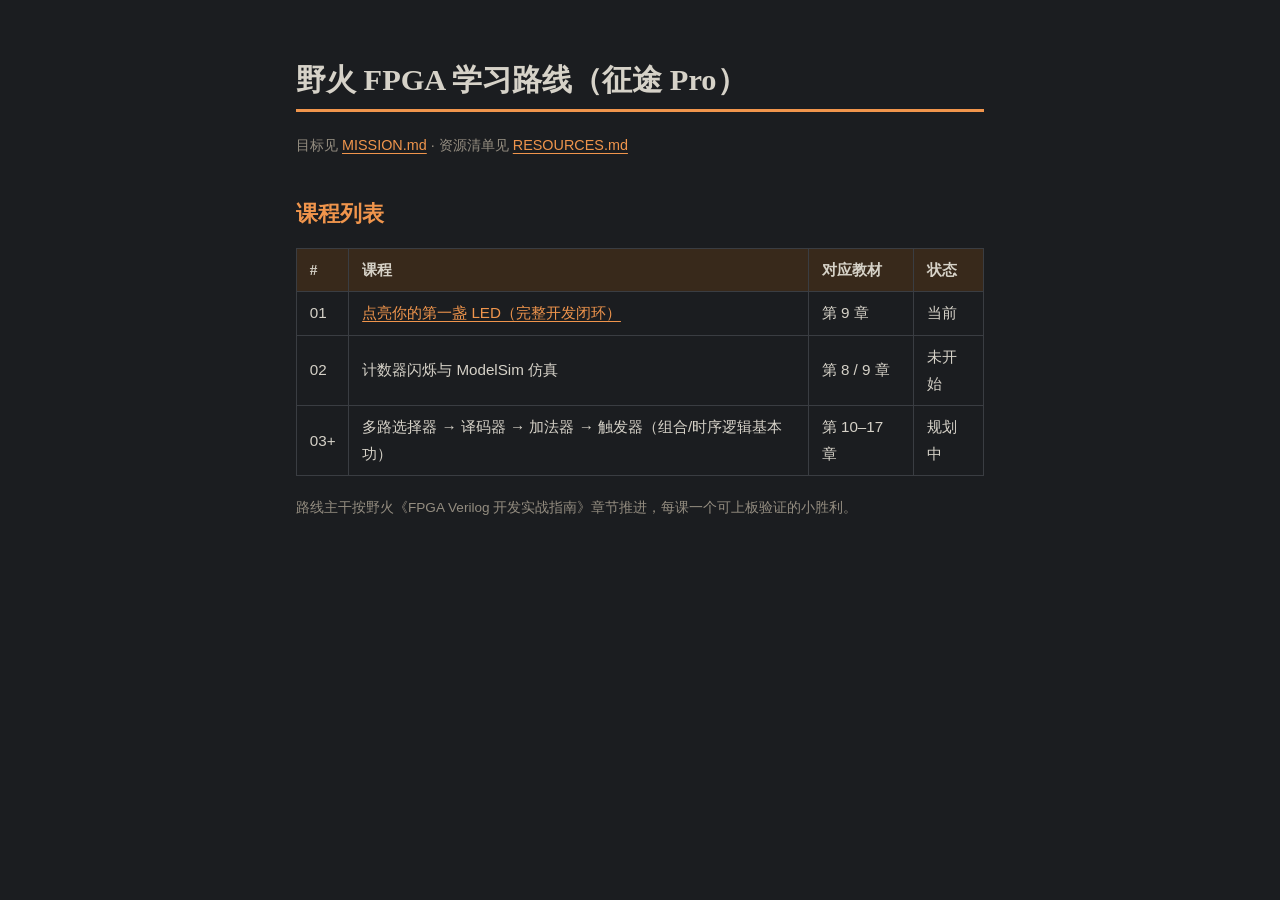
==== learn_doc/index.html @ 135097a3 "reorg: 课程工程移入 case/（01-led、01-led-old），文档目录定名 learn_doc" ====
<!DOCTYPE html>
<html lang="zh-CN">
<head>
<meta charset="UTF-8">
<title>野火 FPGA 学习路线 · 课程总览</title>
<link rel="stylesheet" href="assets/style.css">
</head>
<body>
<h1>野火 FPGA 学习路线（征途 Pro）</h1>
<p class="meta">目标见 <a href="MISSION.md">MISSION.md</a> · 资源清单见 <a href="RESOURCES.md">RESOURCES.md</a></p>

<h2>课程列表</h2>
<table>
  <tr><th>#</th><th>课程</th><th>对应教材</th><th>状态</th></tr>
  <tr><td>01</td><td><a href="lessons/0001-first-light.html">点亮你的第一盏 LED（完整开发闭环）</a></td><td>第 9 章</td><td>当前</td></tr>
  <tr><td>02</td><td>计数器闪烁与 ModelSim 仿真</td><td>第 8 / 9 章</td><td>未开始</td></tr>
  <tr><td>03+</td><td>多路选择器 → 译码器 → 加法器 → 触发器（组合/时序逻辑基本功）</td><td>第 10–17 章</td><td>规划中</td></tr>
</table>

<p class="print-note">路线主干按野火《FPGA Verilog 开发实战指南》章节推进，每课一个可上板验证的小胜利。</p>
</body>
</html>
---- learn_doc/assets/style.css ----
/* 野火 FPGA 课程共享样式 — 深色主题，所有 lessons/ 下的课程统一引用 */
:root {
  --ink: #d6d2c8;           /* 正文文字 */
  --ink-dim: #948d80;       /* 次要文字 */
  --paper: #1b1d20;         /* 页面背景 */
  --surface: #24272b;       /* 卡片/表格/按钮背景 */
  --accent: #f0954c;        /* 野火橙（暗底提亮） */
  --accent-strong: #c2571a;
  --accent-soft: #38291b;   /* 橙色弱底 */
  --code-bg: #26292e;
  --line: #3a3d42;
  --ok: #7ed09a;
  --ok-soft: #22352a;
  --warn: #ef8b78;
  --warn-soft: #3d2723;
  --serif: "Source Han Serif SC", "Noto Serif CJK SC", "Songti SC", serif;
  --sans: "Source Han Sans SC", "Noto Sans CJK SC", "PingFang SC", "Microsoft YaHei", sans-serif;
  --mono: "JetBrains Mono", "Fira Code", Consolas, "Courier New", monospace;
}

* { box-sizing: border-box; }

body {
  font-family: var(--sans);
  color: var(--ink);
  background: var(--paper);
  line-height: 1.75;
  max-width: 46rem;
  margin: 0 auto;
  padding: 2.5rem 1.5rem 6rem;
}

h1, h2, h3 { font-family: var(--serif); line-height: 1.35; }
h1 { font-size: 1.9rem; border-bottom: 3px solid var(--accent); padding-bottom: .5rem; }
h2 { font-size: 1.35rem; margin-top: 2.6rem; color: var(--accent); }
h3 { font-size: 1.1rem; margin-top: 1.8rem; }

a { color: var(--accent); text-decoration-thickness: 1px; text-underline-offset: 3px; }

code, pre {
  font-family: var(--mono);
  font-size: .92em;
  background: var(--code-bg);
  border-radius: 4px;
}
code { padding: .12em .4em; color: #e8c9a8; }
pre {
  padding: 1rem 1.2rem;
  overflow-x: auto;
  border-left: 3px solid var(--accent);
  line-height: 1.6;
}
pre code { padding: 0; background: none; }

blockquote {
  margin: 1.2rem 0;
  padding: .8rem 1.2rem;
  background: var(--accent-soft);
  border-left: 4px solid var(--accent);
  border-radius: 0 6px 6px 0;
}
blockquote p { margin: .3rem 0; }

table { border-collapse: collapse; width: 100%; margin: 1.2rem 0; font-size: .95rem; }
th, td { border: 1px solid var(--line); padding: .5rem .8rem; text-align: left; }
th { background: var(--accent-soft); font-family: var(--serif); }

.meta {
  color: var(--ink-dim);
  font-size: .9rem;
  margin-bottom: 2rem;
}
.lesson-nav {
  display: flex;
  justify-content: space-between;
  gap: 1rem;
  margin-top: 3rem;
  padding-top: 1rem;
  border-top: 1px solid var(--line);
  font-size: .9rem;
}

/* 教师提示框 */
.teacher {
  background: var(--ok-soft);
  border-left: 4px solid var(--ok);
  padding: .8rem 1.2rem;
  border-radius: 0 6px 6px 0;
  margin: 1.2rem 0;
}

/* 对照表：MCU思维 vs FPGA思维 */
.vs { display: grid; grid-template-columns: 1fr 1fr; gap: .8rem; }
.vs .cell { border: 1px solid var(--line); border-radius: 6px; padding: .8rem 1rem; font-size: .92rem; background: var(--surface); }
.vs .cell h4 { margin: 0 0 .4rem; font-size: .95rem; color: var(--accent); }
@media (max-width: 600px) { .vs { grid-template-columns: 1fr; } }

/* 小测验 */
.quiz { border: 1px solid var(--line); border-radius: 8px; padding: 1rem 1.2rem; margin: 1.4rem 0; background: var(--surface); }
.quiz .q { font-weight: 600; }
.quiz button {
  display: block; width: 100%; text-align: left;
  margin: .5rem 0; padding: .55rem .9rem;
  border: 1px solid var(--line); border-radius: 6px;
  background: var(--paper); color: var(--ink); cursor: pointer; font-family: var(--sans);
}
.quiz button:hover { border-color: var(--accent); background: var(--accent-soft); }
.quiz button.correct { border-color: var(--ok); background: var(--ok-soft); }
.quiz button.wrong { border-color: var(--warn); background: var(--warn-soft); }
.quiz .explain { display: none; font-size: .9rem; color: var(--ink); background: var(--paper); border-radius: 6px; padding: .6rem .9rem; margin-top: .6rem; }
.quiz .explain.show { display: block; }

/* 步骤清单（可勾选） */
.steps { counter-reset: step; list-style: none; padding-left: 0; }
.steps > li {
  counter-increment: step;
  position: relative;
  padding: .6rem 0 .6rem 2.6rem;
  border-bottom: 1px dashed var(--line);
}
.steps > li::before {
  content: counter(step);
  position: absolute; left: 0; top: .75rem;
  width: 1.7rem; height: 1.7rem;
  background: var(--accent-strong); color: #fff;
  border-radius: 50%;
  display: flex; align-items: center; justify-content: center;
  font-size: .85rem; font-weight: 700;
}

.print-note { font-size: .85rem; color: var(--ink-dim); }
@media print {
  body { max-width: none; padding: 0; background: #fff; color: #1c2430; }
  .quiz button { border: 1px solid #999; }
}
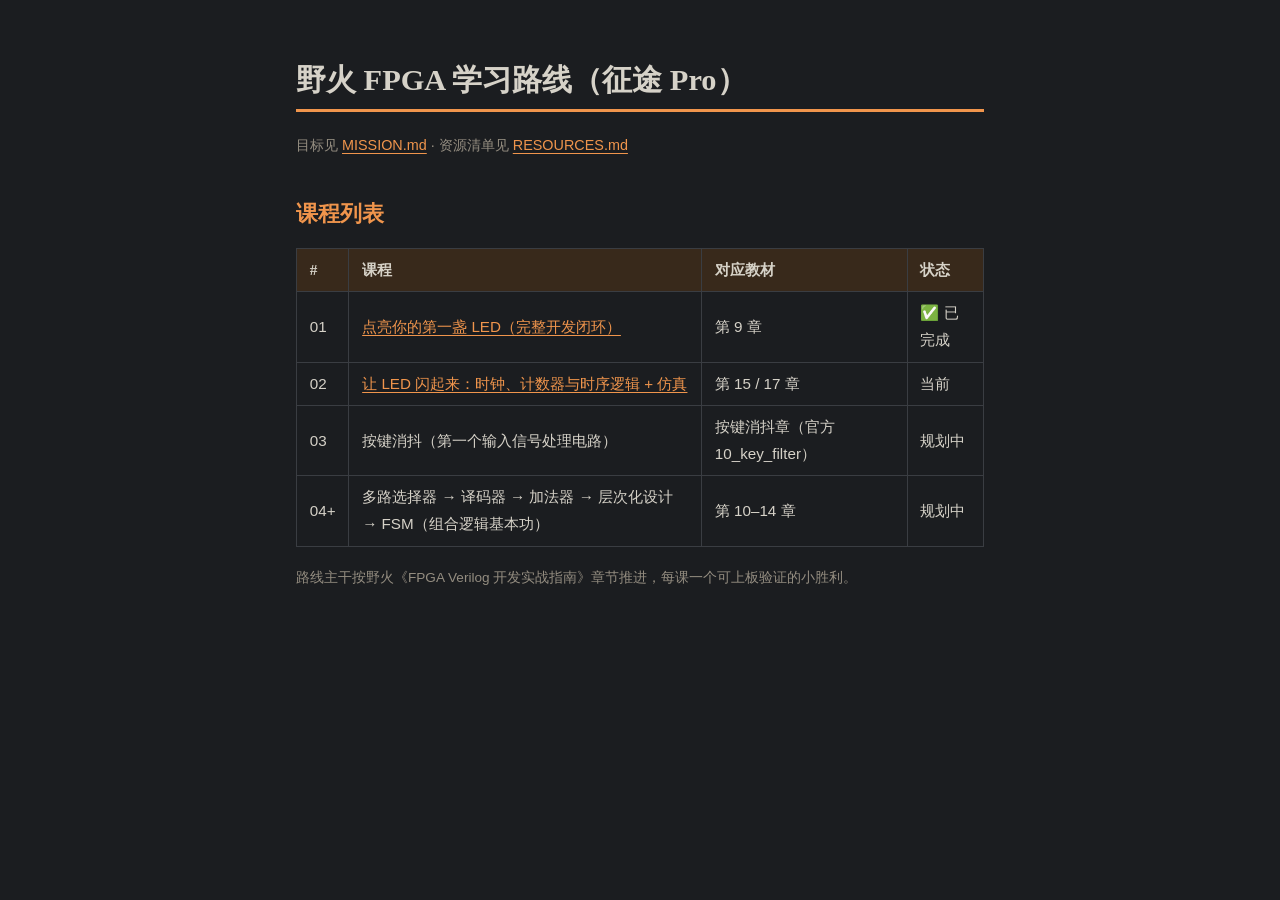
==== commit d50a8947: "learn_doc: 第1课完成记录 + 发布第2课（时钟/计数器/仿真）" ====
--- a/learn_doc/index.html
+++ b/learn_doc/index.html
@@ -12,9 +12,10 @@
 <h2>课程列表</h2>
 <table>
   <tr><th>#</th><th>课程</th><th>对应教材</th><th>状态</th></tr>
-  <tr><td>01</td><td><a href="lessons/0001-first-light.html">点亮你的第一盏 LED（完整开发闭环）</a></td><td>第 9 章</td><td>当前</td></tr>
-  <tr><td>02</td><td>计数器闪烁与 ModelSim 仿真</td><td>第 8 / 9 章</td><td>未开始</td></tr>
-  <tr><td>03+</td><td>多路选择器 → 译码器 → 加法器 → 触发器（组合/时序逻辑基本功）</td><td>第 10–17 章</td><td>规划中</td></tr>
+  <tr><td>01</td><td><a href="lessons/0001-first-light.html">点亮你的第一盏 LED（完整开发闭环）</a></td><td>第 9 章</td><td>✅ 已完成</td></tr>
+  <tr><td>02</td><td><a href="lessons/0002-blink-and-simulate.html">让 LED 闪起来：时钟、计数器与时序逻辑 + 仿真</a></td><td>第 15 / 17 章</td><td>当前</td></tr>
+  <tr><td>03</td><td>按键消抖（第一个输入信号处理电路）</td><td>按键消抖章（官方 10_key_filter）</td><td>规划中</td></tr>
+  <tr><td>04+</td><td>多路选择器 → 译码器 → 加法器 → 层次化设计 → FSM（组合逻辑基本功）</td><td>第 10–14 章</td><td>规划中</td></tr>
 </table>
 
 <p class="print-note">路线主干按野火《FPGA Verilog 开发实战指南》章节推进，每课一个可上板验证的小胜利。</p>
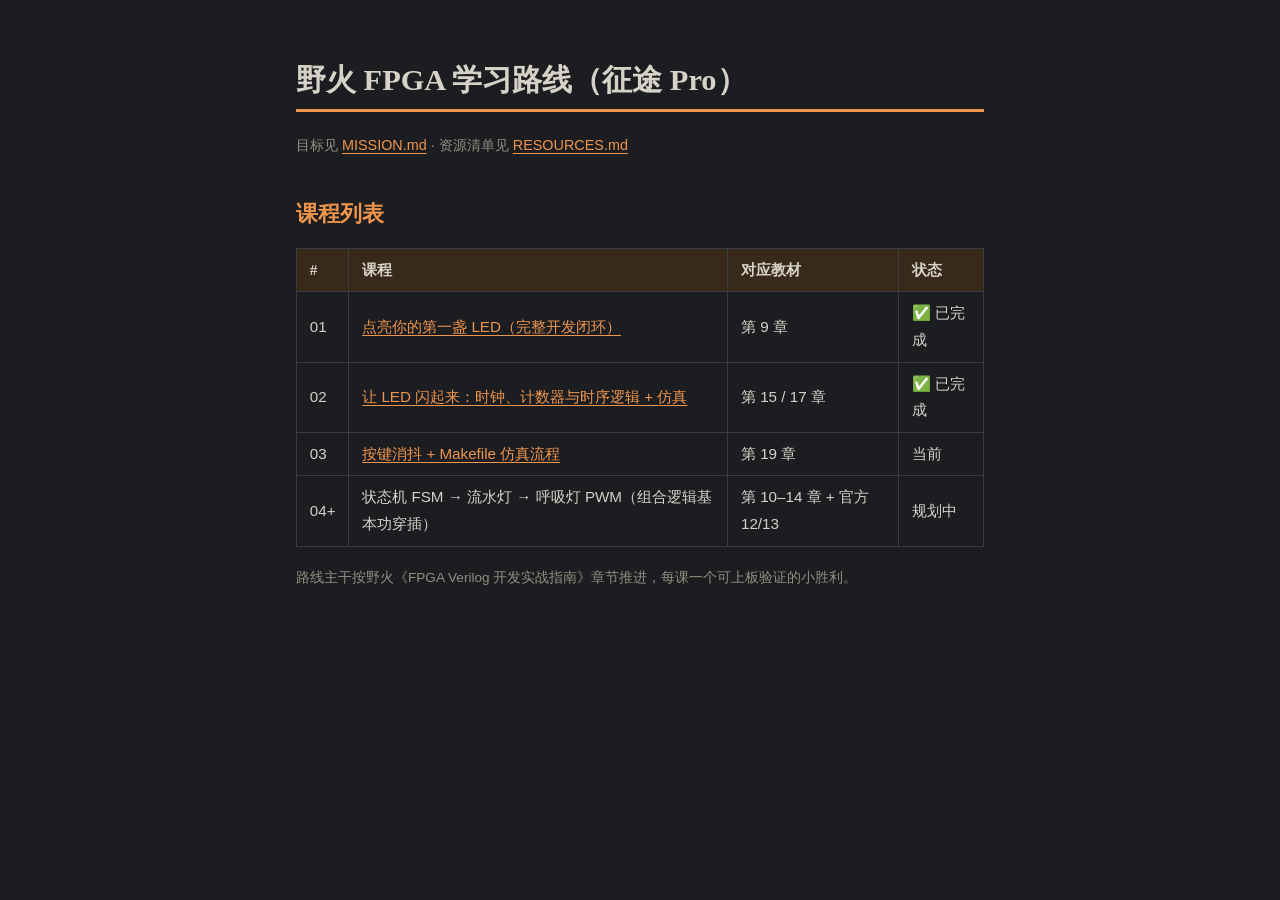
==== commit 3a033ecc: "learn_doc: 发布第3课（按键消抖 + Makefile 仿真流程），第2课标记完成" ====
--- a/learn_doc/index.html
+++ b/learn_doc/index.html
@@ -13,9 +13,9 @@
 <table>
   <tr><th>#</th><th>课程</th><th>对应教材</th><th>状态</th></tr>
   <tr><td>01</td><td><a href="lessons/0001-first-light.html">点亮你的第一盏 LED（完整开发闭环）</a></td><td>第 9 章</td><td>✅ 已完成</td></tr>
-  <tr><td>02</td><td><a href="lessons/0002-blink-and-simulate.html">让 LED 闪起来：时钟、计数器与时序逻辑 + 仿真</a></td><td>第 15 / 17 章</td><td>当前</td></tr>
-  <tr><td>03</td><td>按键消抖（第一个输入信号处理电路）</td><td>按键消抖章（官方 10_key_filter）</td><td>规划中</td></tr>
-  <tr><td>04+</td><td>多路选择器 → 译码器 → 加法器 → 层次化设计 → FSM（组合逻辑基本功）</td><td>第 10–14 章</td><td>规划中</td></tr>
+  <tr><td>02</td><td><a href="lessons/0002-blink-and-simulate.html">让 LED 闪起来：时钟、计数器与时序逻辑 + 仿真</a></td><td>第 15 / 17 章</td><td>✅ 已完成</td></tr>
+  <tr><td>03</td><td><a href="lessons/0003-key-debounce.html">按键消抖 + Makefile 仿真流程</a></td><td>第 19 章</td><td>当前</td></tr>
+  <tr><td>04+</td><td>状态机 FSM → 流水灯 → 呼吸灯 PWM（组合逻辑基本功穿插）</td><td>第 10–14 章 + 官方 12/13</td><td>规划中</td></tr>
 </table>
 
 <p class="print-note">路线主干按野火《FPGA Verilog 开发实战指南》章节推进，每课一个可上板验证的小胜利。</p>
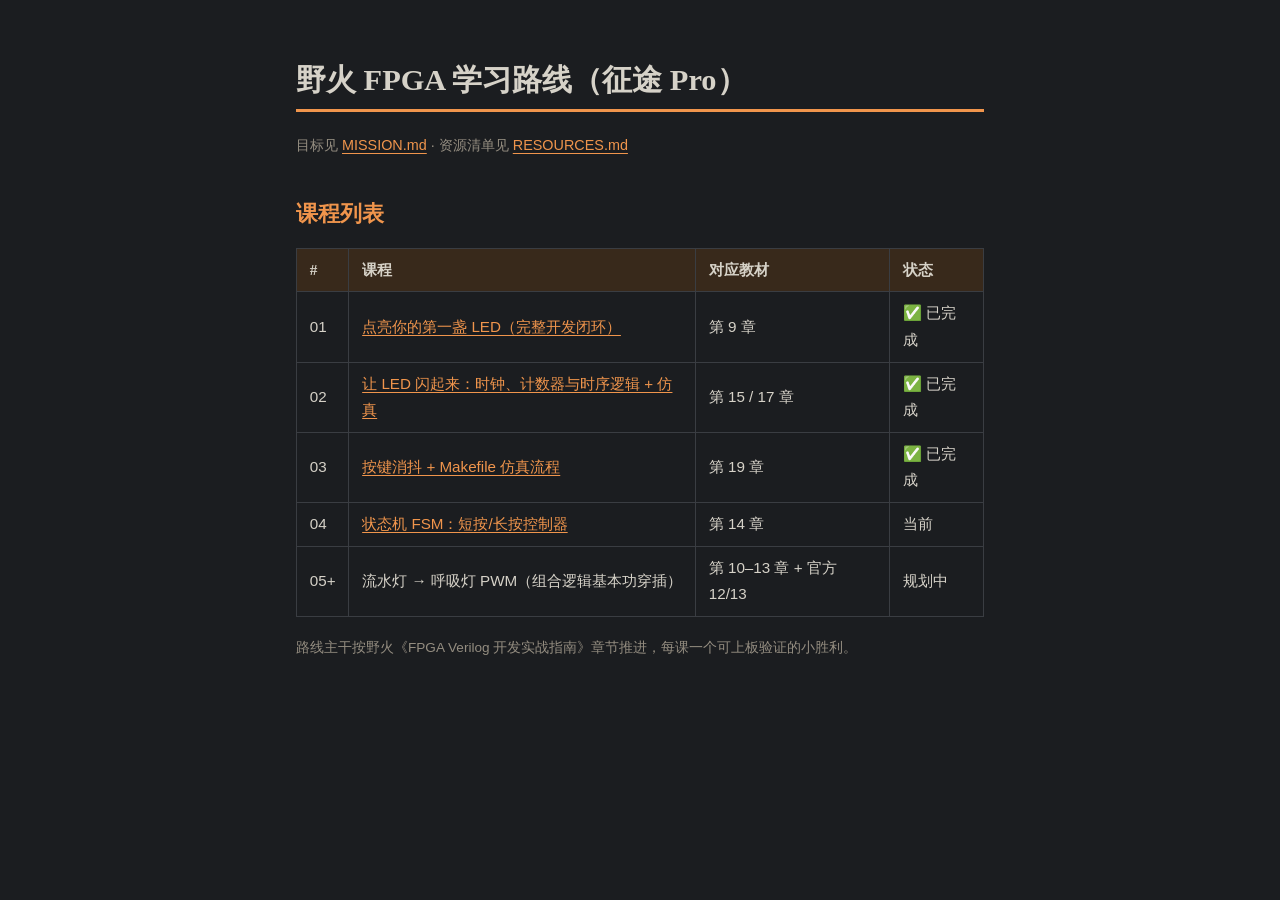
==== commit 1bf2de7d: "case/03: 完成按键消抖仿真与 Makefile 流程" ====
--- a/learn_doc/index.html
+++ b/learn_doc/index.html
@@ -14,8 +14,9 @@
   <tr><th>#</th><th>课程</th><th>对应教材</th><th>状态</th></tr>
   <tr><td>01</td><td><a href="lessons/0001-first-light.html">点亮你的第一盏 LED（完整开发闭环）</a></td><td>第 9 章</td><td>✅ 已完成</td></tr>
   <tr><td>02</td><td><a href="lessons/0002-blink-and-simulate.html">让 LED 闪起来：时钟、计数器与时序逻辑 + 仿真</a></td><td>第 15 / 17 章</td><td>✅ 已完成</td></tr>
-  <tr><td>03</td><td><a href="lessons/0003-key-debounce.html">按键消抖 + Makefile 仿真流程</a></td><td>第 19 章</td><td>当前</td></tr>
-  <tr><td>04+</td><td>状态机 FSM → 流水灯 → 呼吸灯 PWM（组合逻辑基本功穿插）</td><td>第 10–14 章 + 官方 12/13</td><td>规划中</td></tr>
+  <tr><td>03</td><td><a href="lessons/0003-key-debounce.html">按键消抖 + Makefile 仿真流程</a></td><td>第 19 章</td><td>✅ 已完成</td></tr>
+  <tr><td>04</td><td><a href="lessons/0004-fsm.html">状态机 FSM：短按/长按控制器</a></td><td>第 14 章</td><td>当前</td></tr>
+  <tr><td>05+</td><td>流水灯 → 呼吸灯 PWM（组合逻辑基本功穿插）</td><td>第 10–13 章 + 官方 12/13</td><td>规划中</td></tr>
 </table>
 
 <p class="print-note">路线主干按野火《FPGA Verilog 开发实战指南》章节推进，每课一个可上板验证的小胜利。</p>
